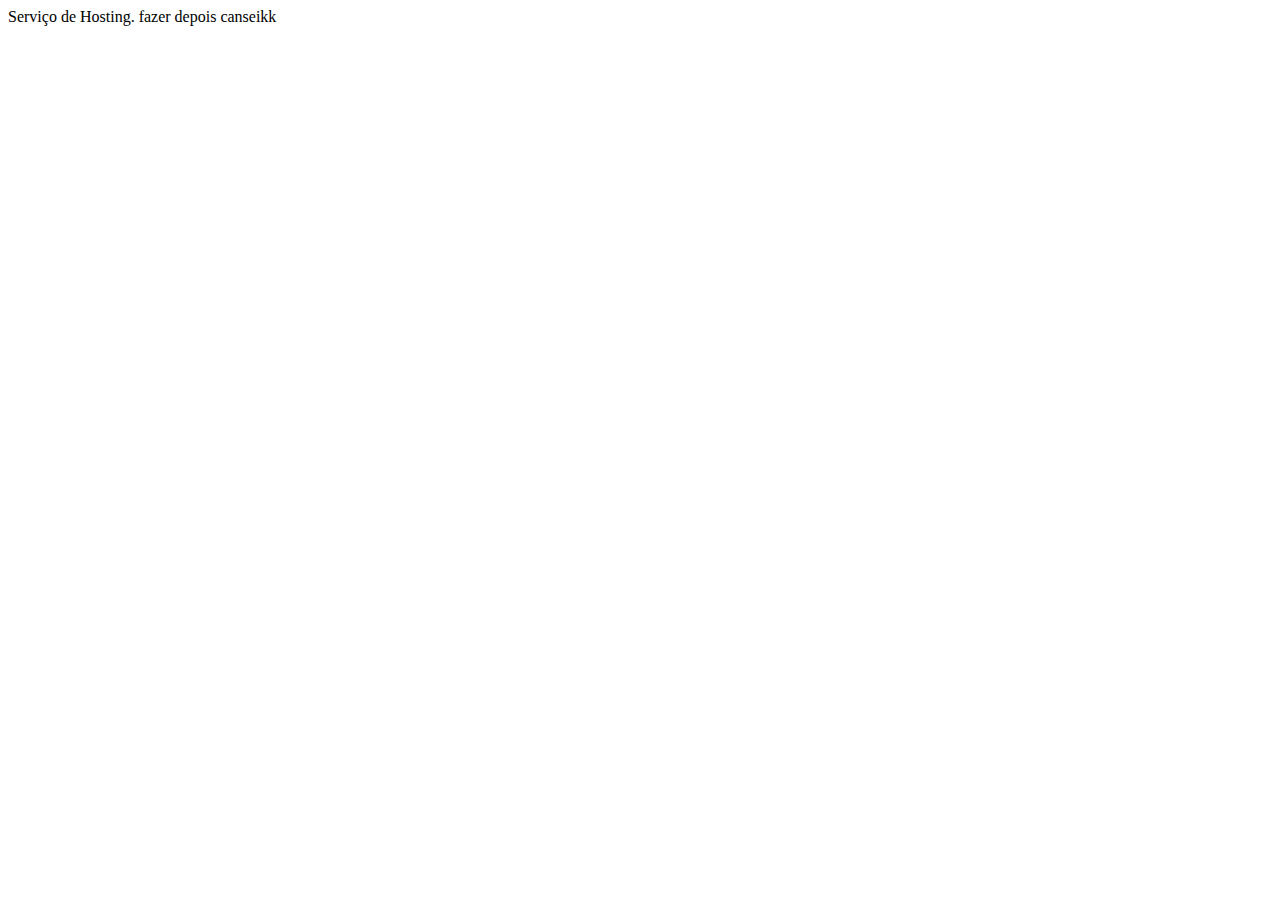
==== login.html @ 0f9e5b51 "first commit" ====
<!DOCTYPE html>
<html lang="en">
<head>
    <meta charset="UTF-8">
    <meta name="viewport" content="width=device-width, initial-scale=1.0">
    <title>Login</title>
    <description>Serviço de Hosting.</description>
</head>
<body>
    <span>fazer depois canseikk</span>
</body>
</html>
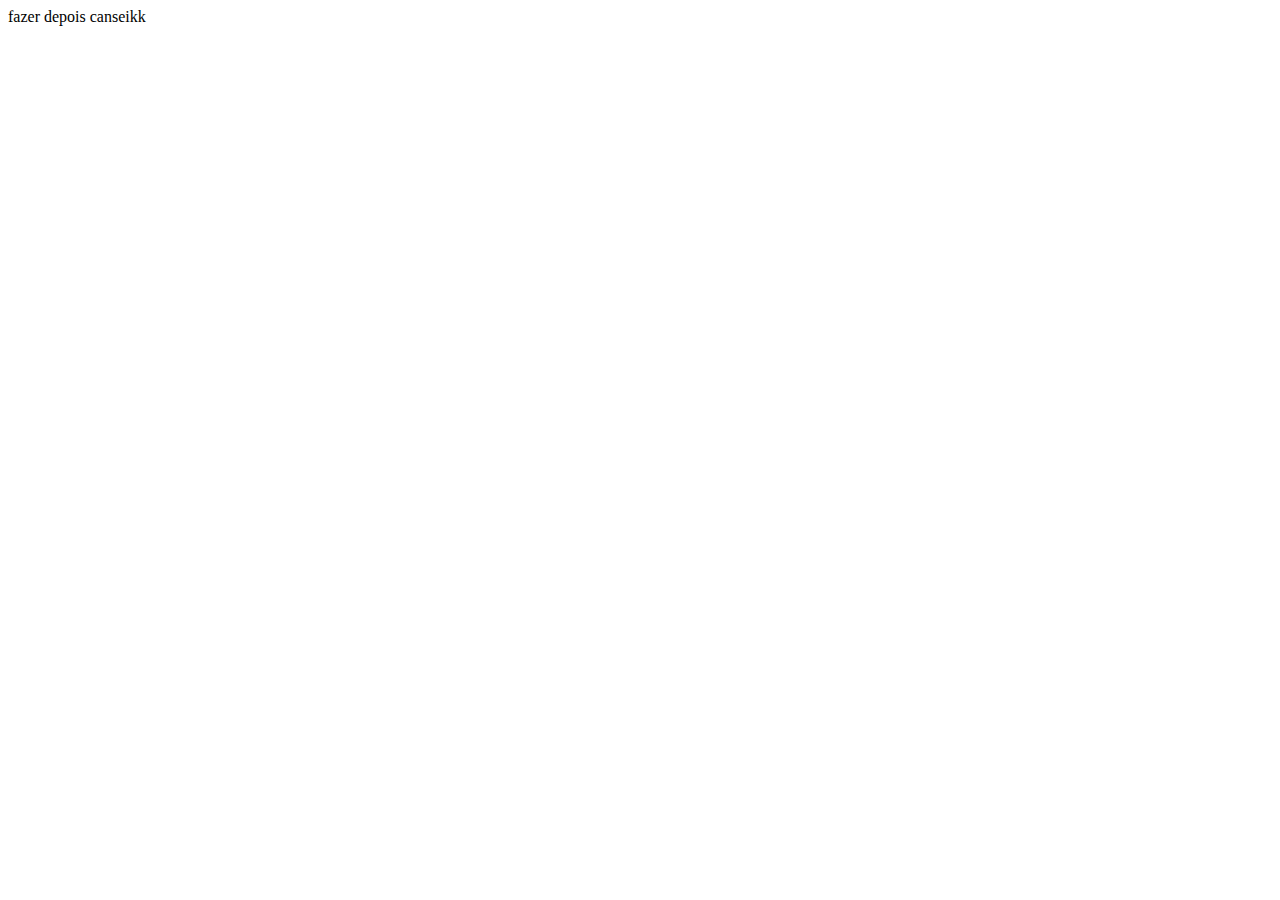
==== commit 84c2ed6a: "removi o description" ====
--- a/login.html
+++ b/login.html
@@ -4,7 +4,6 @@
     <meta charset="UTF-8">
     <meta name="viewport" content="width=device-width, initial-scale=1.0">
     <title>Login</title>
-    <description>Serviço de Hosting.</description>
 </head>
 <body>
     <span>fazer depois canseikk</span>
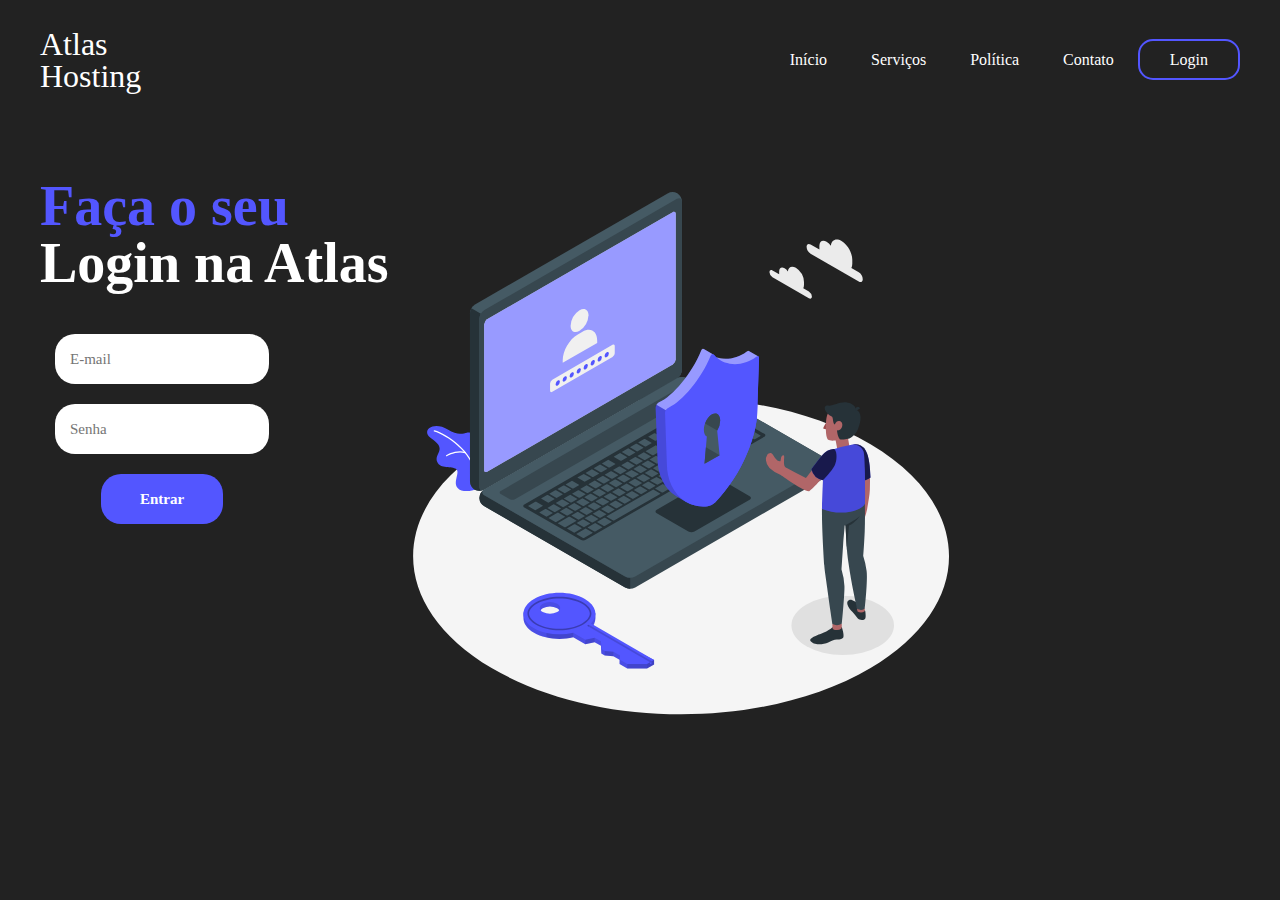
==== commit ae90b0db: "pagina de login, short icon add e mudei umas line ai" ====
--- a/login.html
+++ b/login.html
@@ -2,10 +2,47 @@
 <html lang="en">
 <head>
     <meta charset="UTF-8">
+    <meta http-equiv="X-UA-Compatible" content="IE=edge">
     <meta name="viewport" content="width=device-width, initial-scale=1.0">
-    <title>Login</title>
+    <link href="./css/login.css" rel="stylesheet"/>
+    <link rel = "shortcut icon" type = "imagem" href = "./imgs/cloud.png"/>
+
+    <title>Atlas Hosting</title>
 </head>
 <body>
-    <span>fazer depois canseikk</span>
+    <header>
+        <div id="title">
+            <h1>Atlas</h1>
+            <h1>Hosting</h1>
+        </div>
+
+        <ul>
+            <a href="index.html"><li>Início</li></a>
+            <a href="serv.html"><li>Serviços</li></a>
+            <a href="sobre.html"><li>Política</li></a>
+            <a href="#"><li>Contato</li></a>
+            <a href="login.html" id="login-btn"><li>Login</li></a>
+        </ul>
+    </header>
+
+    <main>
+        <aside>
+            <h2><span>Faça o seu</span></h2>
+            <h2>Login na Atlas</h2>
+
+            <form>
+                <input type="email" placeholder="E-mail">
+                <input type="password" placeholder="Senha">
+                <input type="submit" value="Entrar" href="painel.html">
+            </form>
+        </aside>
+
+        <article>
+            <img src="./imgs/security.svg" alt="security">
+        </article>
+    </main>
+    
+
+    
 </body>
 </html>--- a/css/login.css
+++ b/css/login.css
@@ -0,0 +1,126 @@
+@font-face {
+    font-family: 'Nexa';
+    src: url(./fonts/nexa.ttf);
+}
+
+@font-face {
+    font-family: 'Cafe';
+    src: url(./fonts/cafe.ttf);
+}
+
+@font-face {
+    font-family: 'Lemon';
+    src: url(./fonts/lemon.otf);
+}
+
+* {
+    font-family: 'Nexa';
+}
+
+body{
+    background-color: rgb(34, 34, 34);
+    color: white;
+    font-family: 'Nexa';
+    max-width: 1200px;
+    margin: 0 auto;
+    padding: 15px;
+}
+
+header{
+    display: flex;
+    flex-direction: row;
+    justify-content: space-between;
+    align-items: center;
+}
+
+#title{
+    flex-direction: column;
+    line-height: 10px;
+}
+
+li{
+    display: inline-block;
+    margin: 20px;
+}
+
+a{
+    color: white;
+}
+
+a:hover{
+    color: #5356FF;
+    transition: 0.5s all;
+}
+
+#login-btn{
+    border: 2px solid #5356FF;
+    padding: 10px;
+    border-radius: 15px;
+}
+
+#login-btn:hover{
+    background-color: #5356FF;
+    color: white;
+}
+
+h1{
+    font-weight: 200;
+}
+
+h1:hover {
+    color: #5356FF;
+    cursor: pointer;
+    transition: 0.7s;
+}
+
+main{
+    display: flex;
+    flex-direction: row;
+    margin-top: 50px;
+}
+
+h2{
+    font-size: 56px;
+    line-height: 10px;
+}
+
+span{
+    color: #5356FF;
+}
+
+p{
+    line-height: 20px;
+    max-width: 500px;
+}
+
+img{
+    width: 580px;
+}
+
+form{
+    display: flex;
+    flex-direction: column;
+    width: 70%;
+    align-items: center;
+}
+
+form [type="submit"]{
+    height: 50px;
+    width: 50%;
+    background-color: #5356FF;
+    color: white;
+    font-weight: bold;
+}
+form [type="submit"]:hover{
+    cursor: pointer;
+}
+
+input{
+    margin-top: 20px;
+    height: 20px;
+    padding: 15px;
+    border-radius: 20px;
+    border: none;
+    font-size: 15px;
+    align-items: center;
+}